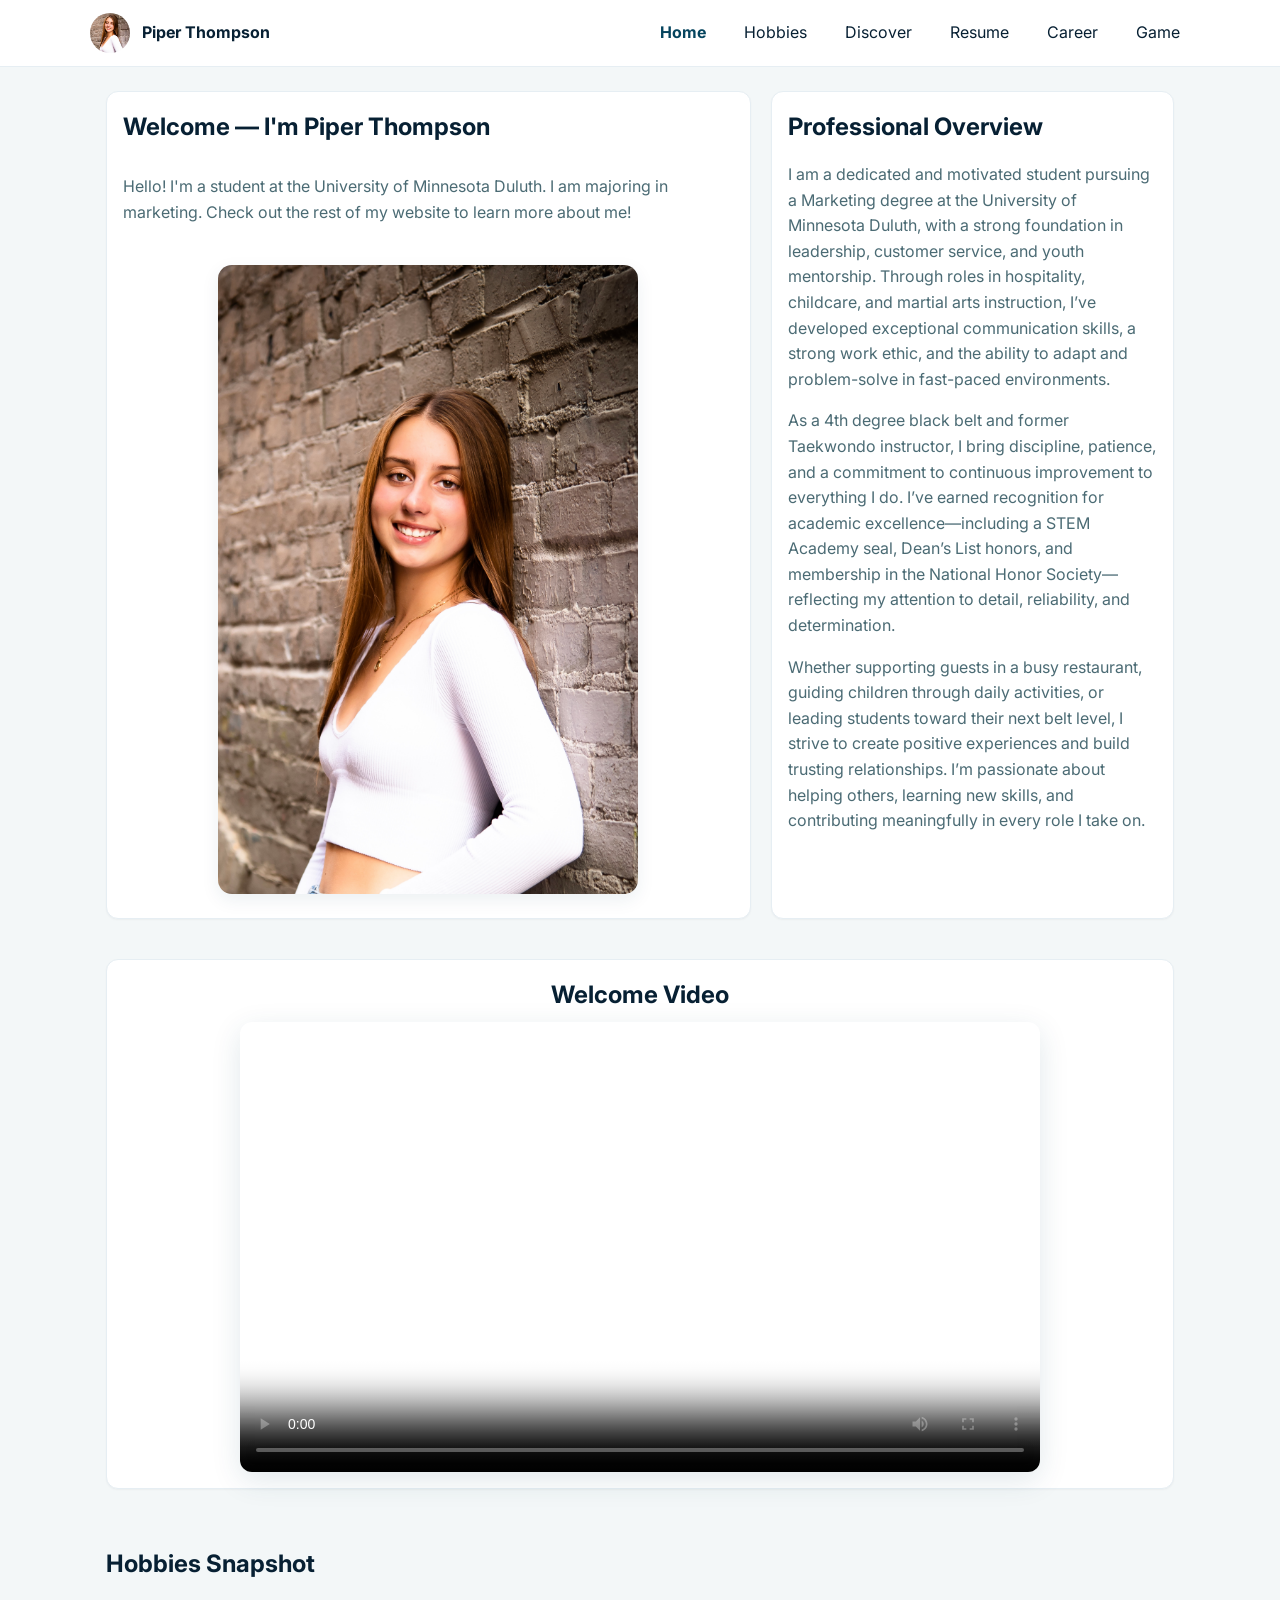
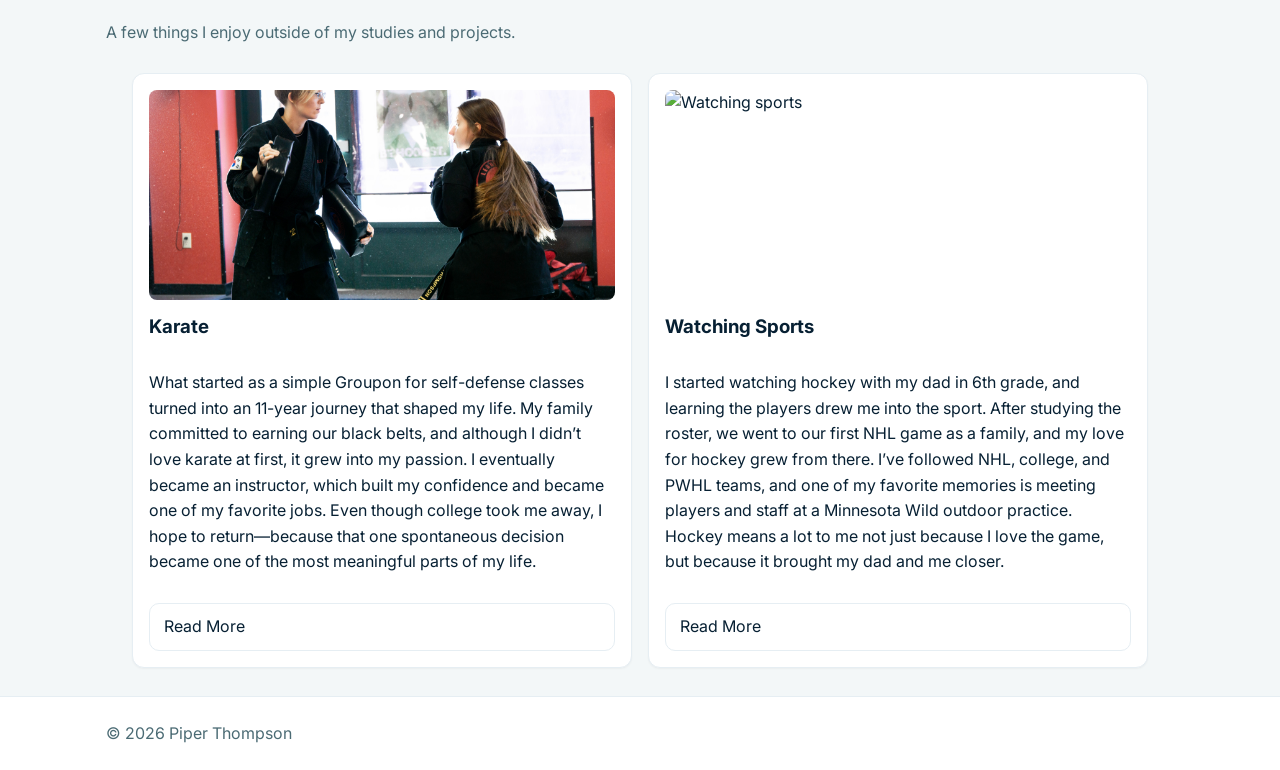
==== index.html @ 85d79a7a "Add files via upload" ====
<!DOCTYPE html>
<html lang="en">
<head>
    <meta charset="UTF-8">
    <meta name="viewport" content="width=device-width, initial-scale=1.0">
    <title>Piper Thompson — Home</title>
    <link rel="stylesheet" href="CSS/styles.css">
    <link rel="preconnect" href="https://fonts.googleapis.com">
    <link rel="preconnect" href="https://fonts.gstatic.com" crossorigin>
    <link href="https://fonts.googleapis.com/css2?family=Inter:wght@400;600;700&display=swap" rel="stylesheet">
    <link rel="stylesheet" href="https://cdnjs.cloudflare.com/ajax/libs/font-awesome/6.0.0/css/all.min.css">
    <meta name="description" content="Piper Thompson — professional portfolio: introduction, hobbies, resume, and projects.">
</head>
<body>
    <header class="site-header" role="banner">
        <div class="container bar">
            <a class="site-brand" href="index.html" aria-label="Piper Thompson home">
                <img class="avatar" src="media/seniorpicture.jpg" alt="Senior portrait of Piper Thompson">
                <span>Piper Thompson</span>
            </a>
            <nav class="site-nav" role="navigation" aria-label="Primary">
                <a class="active" href="index.html">Home</a>
                <a href="hobbies.html">Hobbies</a>
                <a href="discover.html">Discover</a>
                <a href="resume.html">Resume</a>
                <a href="career.html">Career</a>
                <a href="game.html">Game</a>
            </nav>
        </div>
    </header>

    <main>
        <section class="hero" aria-labelledby="welcome-heading">
            <div class="container hero-grid">
                <div class="card stack">
                    <h1 id="welcome-heading" style="margin:0">Welcome — I'm Piper Thompson</h1>
                    <p class="muted">Hello! I'm a student at the University of Minnesota Duluth. I am majoring in marketing. Check out the rest of my website to learn more about me!</p>

                    <!-- Show the senior portrait first, with the welcome video beneath it -->
                    <div class="hero-photo">
                        <img class="hero-profile" src="media/seniorpicture.jpg" alt="Senior portrait of Piper Thompson">
                    </div>

                    <!-- welcome video moved to its own section below for greater prominence -->
                </div>

                <aside class="card stack" aria-labelledby="profile-heading">
                    <div>
                        <h2 id="profile-heading" style="margin:0 0 6px;">Professional Overview</h2>
                        <p class="muted">I am a dedicated and motivated student pursuing a Marketing degree at the University of Minnesota Duluth, with a strong foundation in leadership, customer service, and youth mentorship. Through roles in hospitality, childcare, and martial arts instruction, I’ve developed exceptional communication skills, a strong work ethic, and the ability to adapt and problem-solve in fast-paced environments.</p>

                        <p class="muted">As a 4th degree black belt and former Taekwondo instructor, I bring discipline, patience, and a commitment to continuous improvement to everything I do. I’ve earned recognition for academic excellence—including a STEM Academy seal, Dean’s List honors, and membership in the National Honor Society—reflecting my attention to detail, reliability, and determination.</p>

                        <p class="muted">Whether supporting guests in a busy restaurant, guiding children through daily activities, or leading students toward their next belt level, I strive to create positive experiences and build trusting relationships. I’m passionate about helping others, learning new skills, and contributing meaningfully in every role I take on.</p>

                    </div>
                </aside>
            </div>
        </section>

        <!-- Dedicated welcome video section (moved out of hero and enlarged) -->
        <section class="section welcome-section" aria-labelledby="welcome-video-heading">
            <div class="container">
                <div class="card">
                    <h2 id="welcome-video-heading" style="margin:0 0 8px;">Welcome Video</h2>
                    <video class="welcome-video welcome-large" controls poster="media/video-poster.jpg" aria-label="Welcome video from Piper">
                        <source src="media/welcomevideo.mp4" type="video/mp4">
                        Your browser does not support the video tag.
                    </video>
                </div>
            </div>
        </section>

        <section class="section" aria-labelledby="hobbies-heading">
            <div class="container stack">
                <h2 id="hobbies-heading">Hobbies Snapshot</h2>
                <p class="muted">A few things I enjoy outside of my studies and projects.</p>

                <div class="home-tiles">
                    <div class="card stack">
                        <img class="compact-thumb large" src="media/karate.jpg" alt="Karate practice">
                        <h3 style="margin:0;">Karate</h3>
                        <p>What started as a simple Groupon for self-defense classes turned into an 11-year journey that shaped my life. My family committed to earning our black belts, and although I didn’t love karate at first, it grew into my passion. I eventually became an instructor, which built my confidence and became one of my favorite jobs. Even though college took me away, I hope to return—because that one spontaneous decision became one of the most meaningful parts of my life.</p>
                        <a class="btn" href="hobbies.html">Read More</a>
                    </div>

                    <div class="card stack">
                        <img class="compact-thumb large" src="media/wildgame.jpg" alt="Watching sports">
                        <h3 style="margin:0;">Watching Sports</h3>
                        <p>I started watching hockey with my dad in 6th grade, and learning the players drew me into the sport. After studying the roster, we went to our first NHL game as a family, and my love for hockey grew from there. I’ve followed NHL, college, and PWHL teams, and one of my favorite memories is meeting players and staff at a Minnesota Wild outdoor practice. Hockey means a lot to me not just because I love the game, but because it brought my dad and me closer.</p>
                        <a class="btn" href="hobbies.html">Read More</a>
                    </div>

                    <!-- Creative Writing tile removed per user request -->
                </div>
            </div>
        </section>

        <!-- Bottom highlights removed per user request: Why UMD / Duluth Highlights / Interactive Game -->
    </main>

    <footer class="footer" role="contentinfo">
        <div class="container">
            <div>© <span id="year"></span> Piper Thompson</div>
        </div>
        <script>
            document.getElementById('year').textContent = new Date().getFullYear();
        </script>
    </footer>
</body>
</html>
---- CSS/styles.css ----
/* Global, professional, responsive styles */

:root {
    /* Coastal color palette */
    --coast-deep: #05445E;     /* deep ocean */
    --coast-teal: #189AB4;     /* teal */
    --coast-sea: #75E6DA;      /* seafoam */
    --coast-sand: #F7F4EA;     /* sand */
    --coast-acc:  #2E8BC0;     /* accent */

    /* Brand mappings */
    --brand-primary: var(--coast-deep);
    --brand-secondary: var(--coast-teal);
    --brand-accent: var(--coast-acc);

    /* Neutrals */
    --surface: #ffffff;
    --surface-alt: #F3F7F8;
    --text: #072033;
    --text-muted: #4b6b74;
    --border: #e6eef3;
}

* {
    box-sizing: border-box;
}

html, body {
    margin: 0;
    padding: 0;
}

body {
    font-family: "Inter", "Segoe UI", Roboto, Helvetica, Arial, sans-serif;
    color: var(--text);
    background: var(--surface-alt);
    line-height: 1.6;
}

img, video {
    max-width: 100%;
    height: auto;
    display: block;
}

/* Hobby images: consistent aspect ratio and responsive sizing */
.hobby-img {
    width: 100%;
    aspect-ratio: 4 / 3;
    object-fit: cover;
    border-radius: 8px;
    display: block;
}

/* When a card is marked as inline (karate), make the image a fixed side image on wide screens */
.hobby-inline .hobby-img {
    /* When stacked, make the inline card image full-width to match other hobby cards */
    width: 100%;
    height: auto;
    max-width: 100%;
}

/* Hobby row: place image next to text on wide screens, stack on small screens */
.hobby-row {
    display: flex;
    gap: 18px;
    align-items: flex-start;
    flex-wrap: wrap;
}

.hobby-row .hobby-img {
    /* Slightly larger side image on wide screens for better presence */
    width: 260px;
    max-width: 45%;
    height: 180px;
    object-fit: cover;
}

/* Stack hobby-row at a larger breakpoint so side-by-side shows on more screen sizes */
@media (max-width: 1100px) {
    .hobby-row {
        flex-direction: column;
    }
    .hobby-row .hobby-img {
        width: 100%;
        height: auto;
        max-width: 100%;
    }
}

/* Homepage-specific compact grid to reduce empty space */
.home-tiles {
    display: grid;
    /* Use two fixed-width columns and center them so two tiles look full on wide screens */
    /* Increased from 300px to 500px for larger tiles */
    grid-template-columns: repeat(2, 500px);
    justify-content: center;
    gap: 16px;
    align-items: start;
}

.compact-thumb {
    width: 100%;
    height: 140px;
    object-fit: cover;
    border-radius: 8px;
}

/* Larger variant for featured homepage tiles (50% taller) */
.compact-thumb.large {
    height: 210px; /* 140px * 1.5 */
}

/* Profile thumbnail used on the homepage aside */
.profile-thumb {
    width: 120px;
    max-width: 100%;
    height: auto;
    border-radius: 12px;
    object-fit: cover;
    display: block;
    margin-bottom: 12px;
}

/* Larger portrait placed under the welcome video in the hero column */
.hero-photo {
    display: block;
    text-align: center;
    margin-top: 12px;
}

.hero-profile {
    width: 100%;
    max-width: 420px; /* larger presence */
    height: auto;
    border-radius: 14px;
    object-fit: cover;
    display: inline-block;
    box-shadow: 0 6px 18px rgba(5, 68, 94, 0.08);
}

@media (max-width: 900px) {
    .hero-profile {
        max-width: 100%;
        width: 100%;
    }
}

@media (max-width: 1100px) {
    .home-tiles {
        grid-template-columns: repeat(2, 1fr);
        justify-content: stretch;
    }
}

@media (max-width: 700px) {
    .home-tiles {
        grid-template-columns: 1fr;
    }
}

a {
    color: var(--brand-primary);
    text-decoration: none;
}

a:hover {
    text-decoration: underline;
}

.container {
    width: 100%;
    max-width: 1100px;
    margin: 0 auto;
    padding: 0 16px;
}

/* Header / Nav */
.site-header {
    position: sticky;
    top: 0;
    z-index: 100;
    background: var(--surface);
    border-bottom: 1px solid var(--border);
}

.site-header .bar {
    display: flex;
    align-items: center;
    justify-content: space-between;
    gap: 16px;
    padding: 12px 0;
}

.site-brand {
    display: flex;
    align-items: center;
    gap: 12px;
    font-weight: 700;
    color: var(--text);
}

.site-brand .avatar {
    width: 40px;
    height: 40px;
    border-radius: 50%;
    object-fit: cover;
}

.site-nav {
    display: flex;
    flex-wrap: wrap;
    gap: 10px 18px;
}

.site-nav a {
    color: var(--text);
    padding: 8px 10px;
    border-radius: 8px;
}

.site-nav a:hover {
    background: var(--surface-alt);
    color: var(--brand-accent);
}

.site-nav a.active {
    background: transparent;
    color: var(--brand-primary);
    font-weight: 700;
}

/* Hero */
.hero {
    background: linear-gradient(180deg, var(--surface-alt), rgba(230, 247, 245, 0));
    padding: 24px 0 12px; /* reduced vertical spacing */
}

.hero-grid {
    display: grid;
    /* give the left column (welcome + video) more room so the video can be larger */
    grid-template-columns: 1.6fr 1fr;
    gap: 20px; /* tighter grid gap */
}

/* Larger welcome video styling (16:9) */
.welcome-video {
    width: 100%;
    aspect-ratio: 16 / 9;
    height: auto;
    border-radius: 10px;
    display: block;
}

/* Larger variant used for the dedicated welcome video section */
.welcome-section {
    padding: 36px 0; /* give the video more breathing room */
}

.welcome-section .card {
    display: grid;
    place-items: center;
    text-align: center;
}

.welcome-section .welcome-video.welcome-large {
    width: 100%;
    /* Cap the video to the requested 800px width for large viewports */
    max-width: 800px;
    aspect-ratio: 16 / 9;
    height: auto;
    border-radius: 12px;
    box-shadow: 0 8px 30px rgba(5, 68, 94, 0.12);
    display: block;
}

@media (max-width: 1200px) {
    .welcome-section .welcome-video.welcome-large {
        max-width: 100%;
    }
}

.card {
    background: var(--surface);
    border: 1px solid var(--border);
    border-radius: 12px;
    padding: 16px; /* slightly reduced card padding */
    box-shadow: 0 1px 2px rgba(0,0,0,0.04);
}

.card h2 {
    margin: 0 0 8px;
}

.stack {
    display: grid;
    gap: 12px; /* reduced stack gap */
}

/* Make sure hobby-row layout wins when an element also has .stack (more specific selector) */
.card.hobby-row,
figure.hobby-row {
    display: flex;
    gap: 18px;
    align-items: flex-start;
    flex-wrap: wrap;
}

/* Ensure the text area grows and sits to the right of the image */
.hobby-row figcaption {
    flex: 1 1 auto;
    min-width: 220px;
}

.grid-2 {
    display: grid;
    grid-template-columns: repeat(2, 1fr);
    gap: 12px;
}

.grid-3 {
    /* Stack hobby cards vertically (single column) */
    display: grid;
    grid-template-columns: 1fr;
    gap: 16px;
}

.muted {
    color: var(--text-muted);
}

.btn {
    display: inline-block;
    padding: 10px 14px;
    border-radius: 10px;
    border: 1px solid var(--border);
    background: var(--surface);
    color: var(--text);
}

.btn.primary {
    background: linear-gradient(180deg, var(--brand-primary), var(--brand-secondary));
    color: white;
    border-color: var(--brand-primary);
}

.section {
    padding: 28px 0;
}

.section h2 {
    margin: 0 0 8px;
}

.footer {
    border-top: 1px solid var(--border);
    padding: 24px 0;
    color: var(--text-muted);
    background: var(--surface);
}

/* Resume */
.resume {
    display: grid;
    grid-template-columns: 1fr;
    gap: 20px;
}

.resume h3 {
    margin: 0 0 6px;
}

/* Responsive */
@media (max-width: 900px) {
    .hero-grid {
        grid-template-columns: 1fr;
    }

    .grid-2, .grid-3 {
        grid-template-columns: 1fr;
    }
}
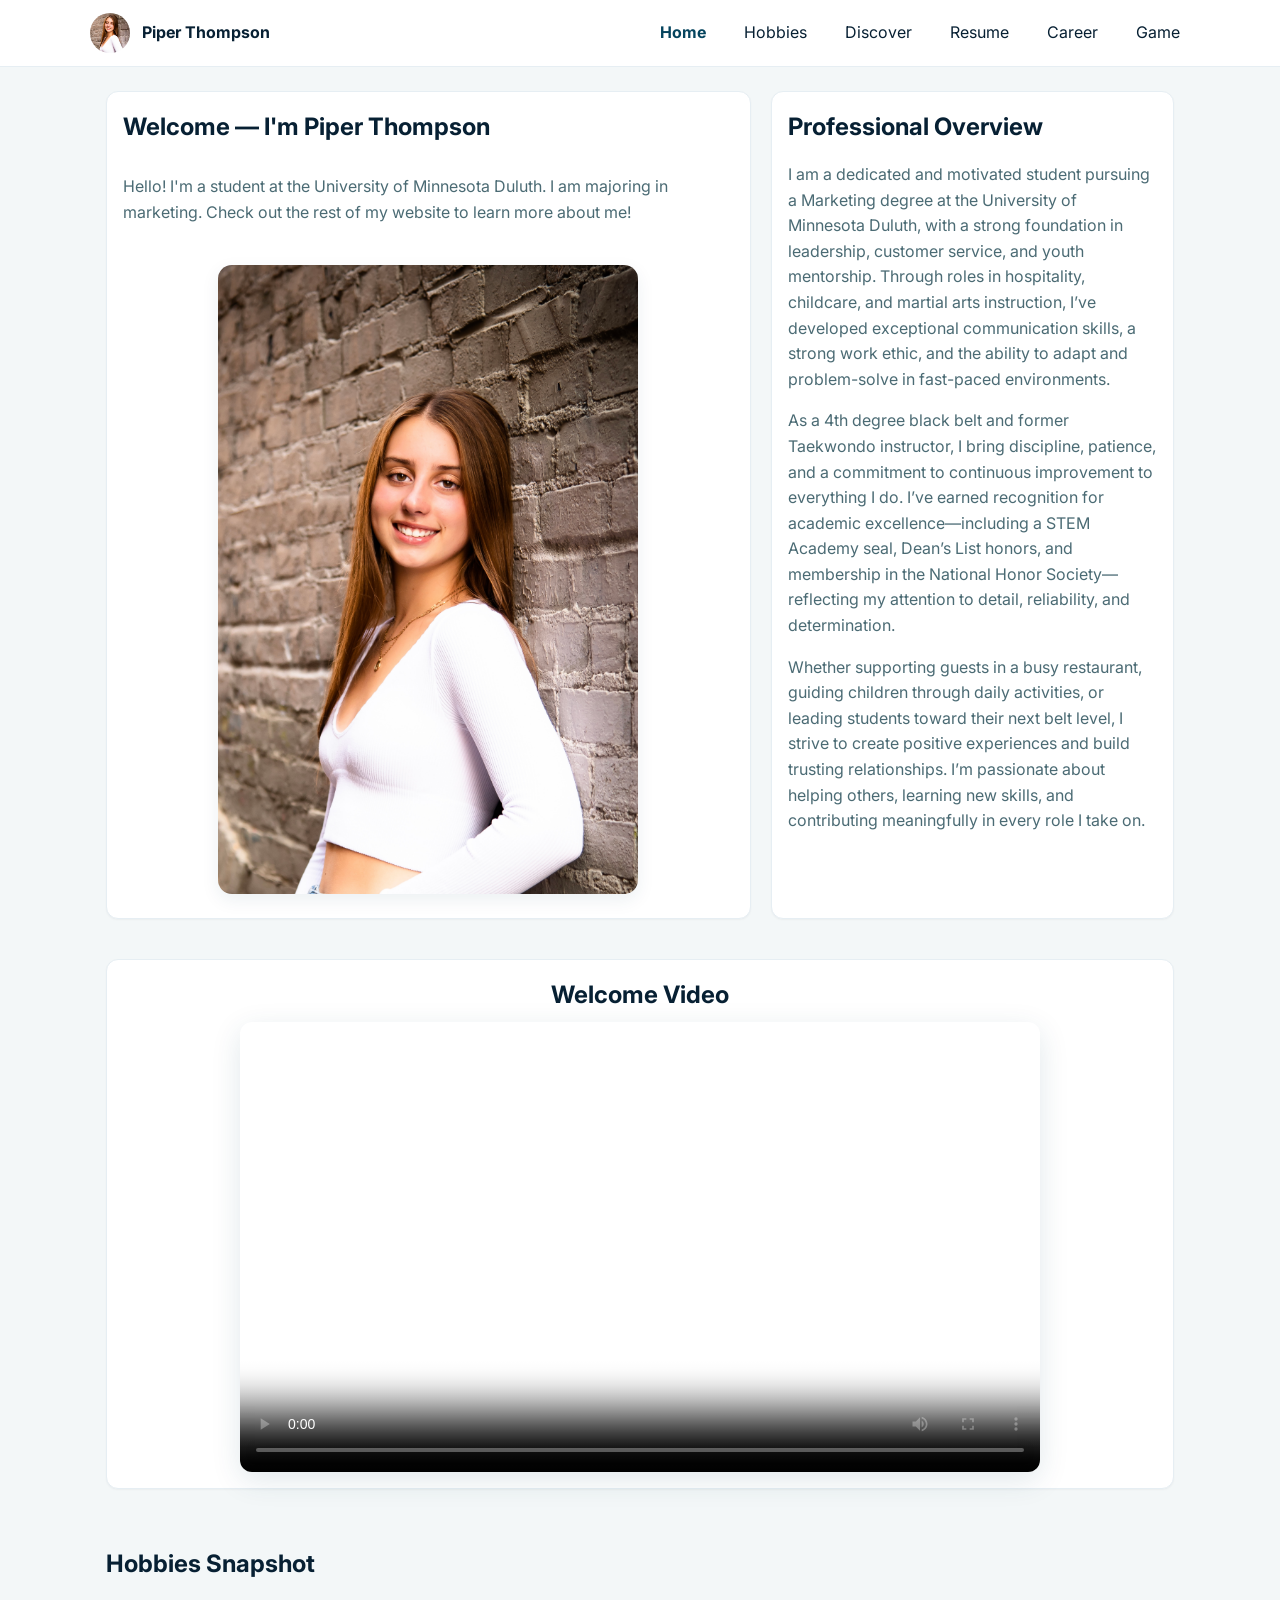
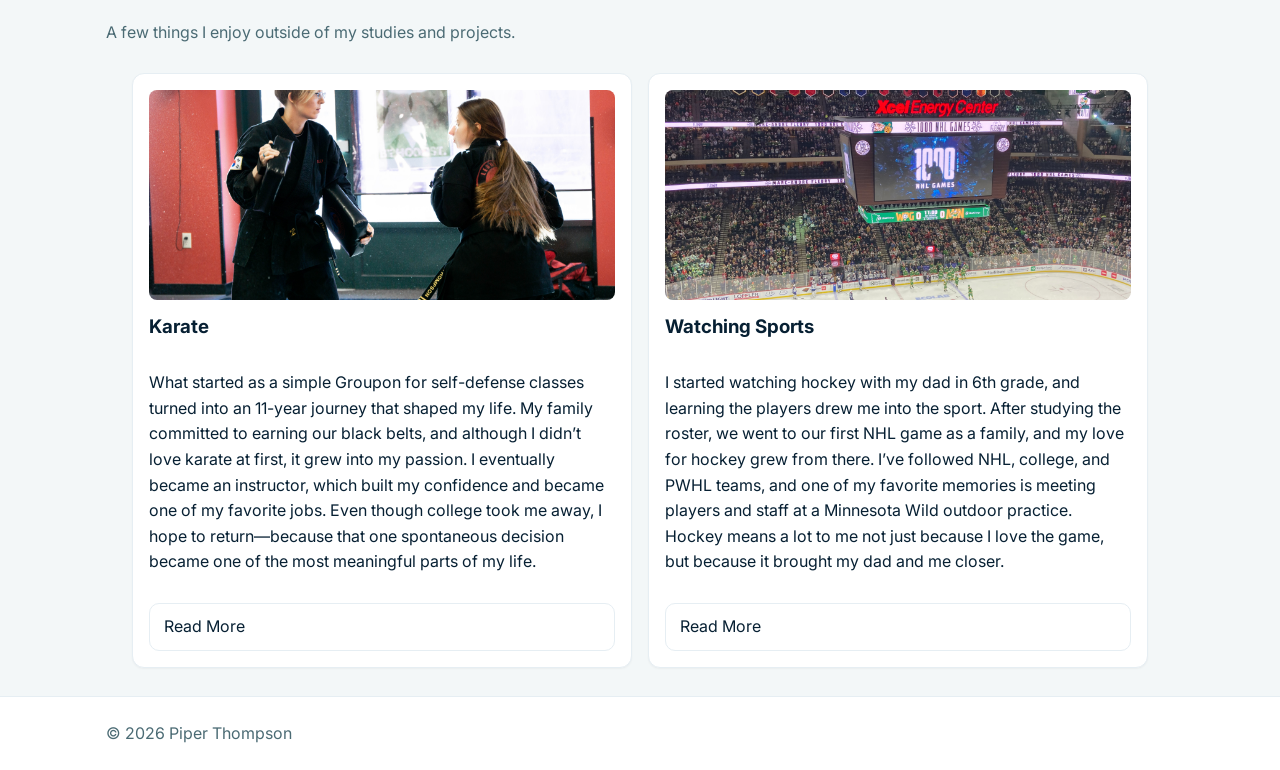
==== commit 2d1037bf: "Add files via upload" ====
--- a/index.html
+++ b/index.html
@@ -64,7 +64,7 @@
                 <div class="card">
                     <h2 id="welcome-video-heading" style="margin:0 0 8px;">Welcome Video</h2>
                     <video class="welcome-video welcome-large" controls poster="media/video-poster.jpg" aria-label="Welcome video from Piper">
-                        <source src="media/welcomevideo.mp4" type="video/mp4">
+                        <source src="media/Img 1684(1)(piper).mp4" type="video/mp4">
                         Your browser does not support the video tag.
                     </video>
                 </div>
